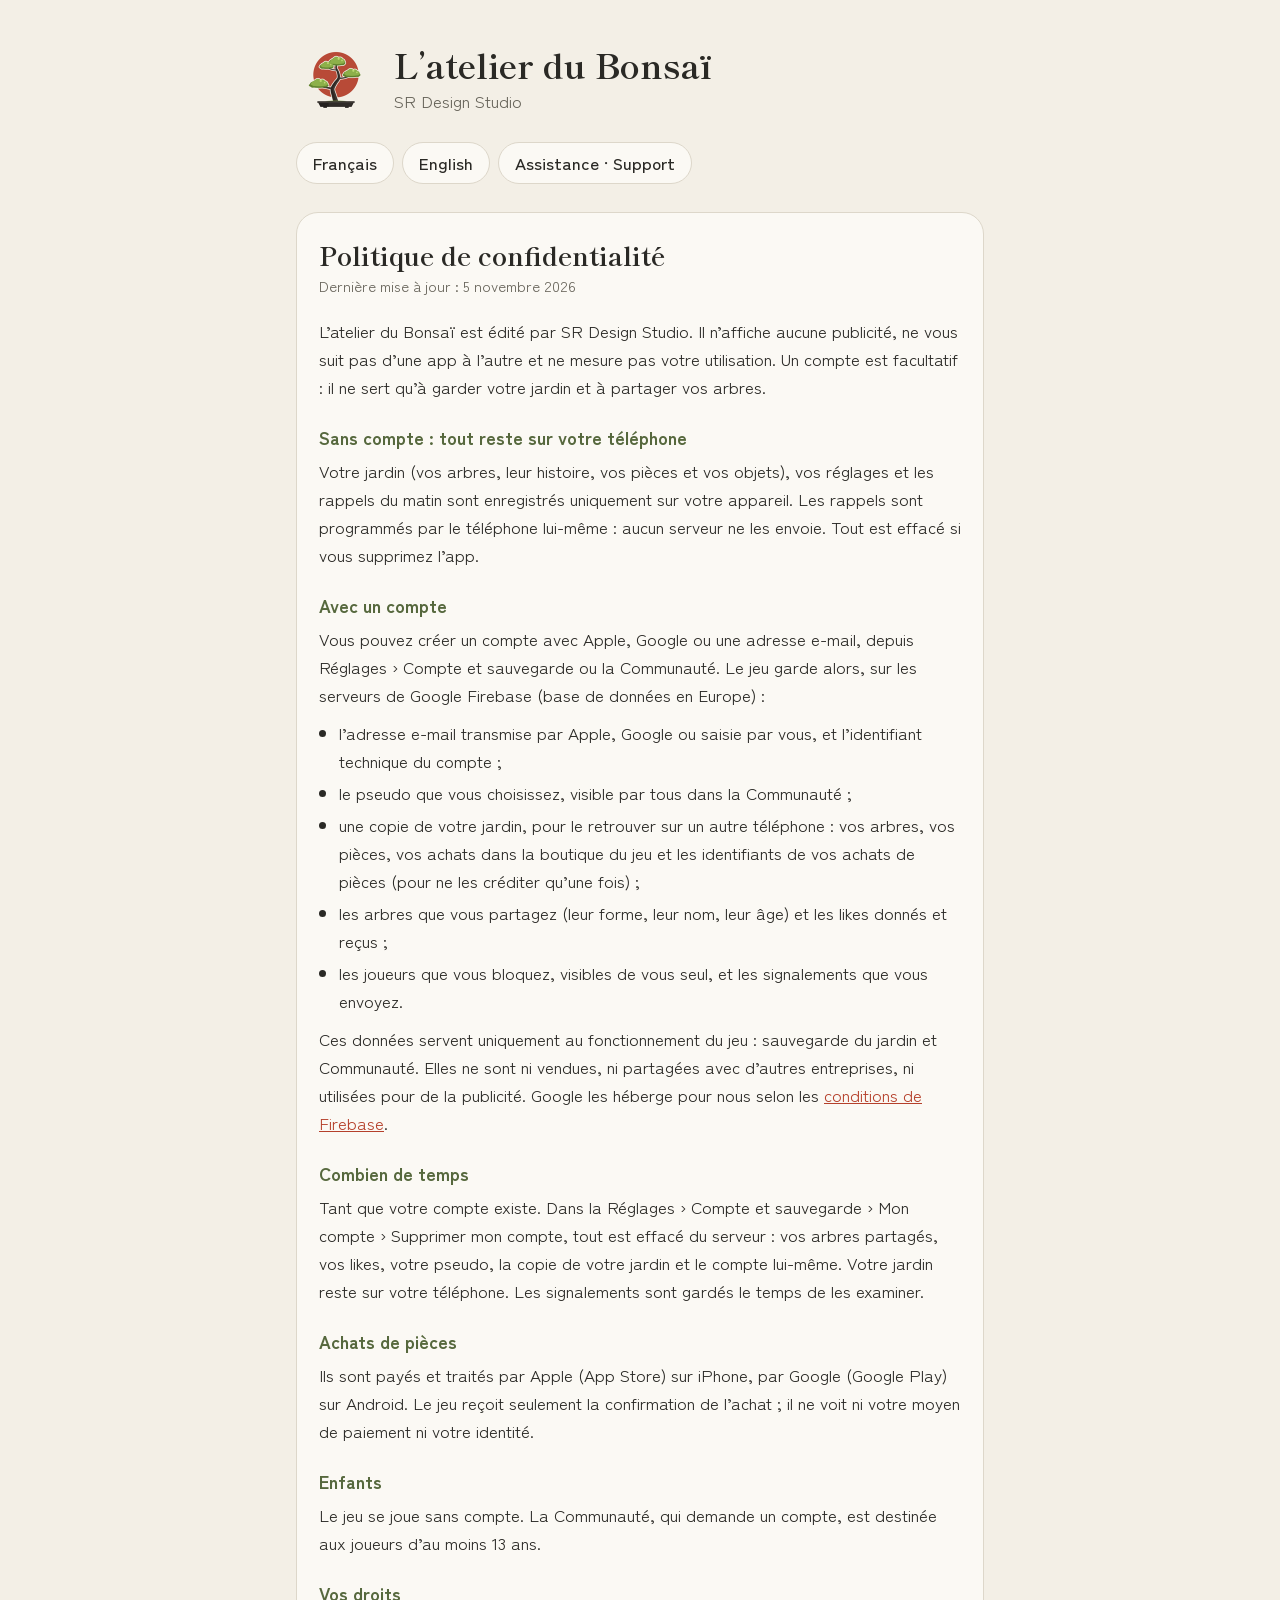
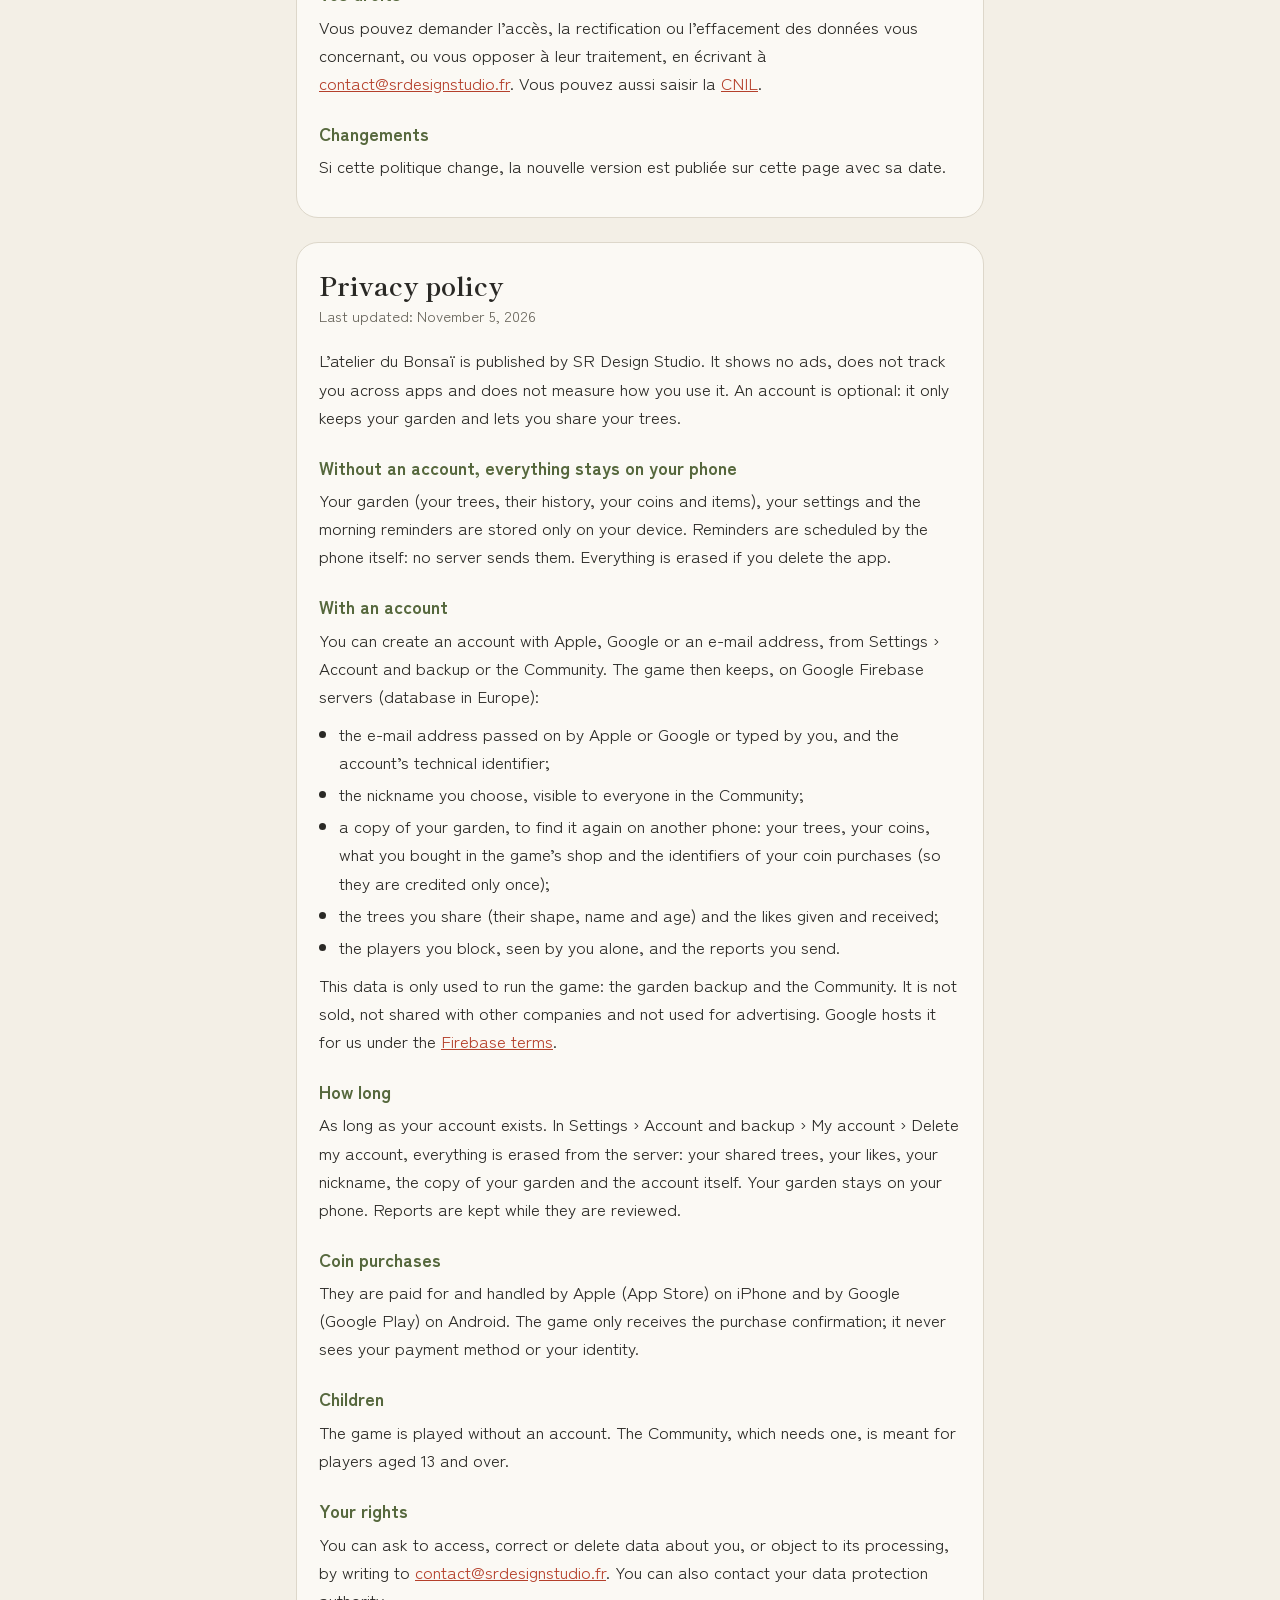
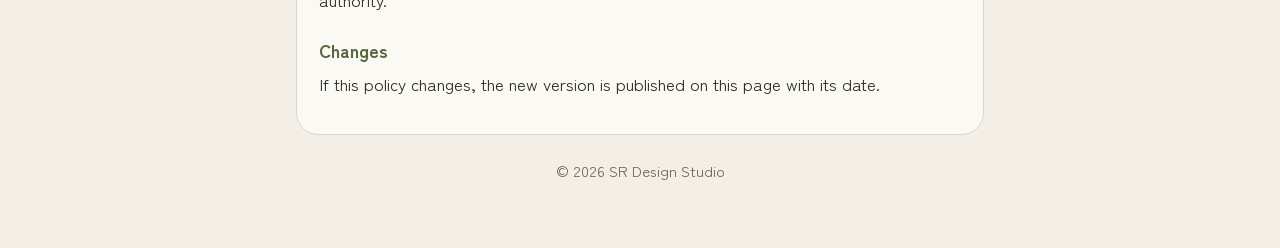
==== index.html @ 5c1d9d21 "Confidentialité et assistance de L’atelier du Bonsaï Co-Authored-By: Claude Opus 5.5 <noreply@anthro" ====
<!doctype html>
<html lang="fr">
<head>
<meta charset="utf-8">
<meta name="viewport" content="width=device-width, initial-scale=1">
<title>L’atelier du Bonsaï · Confidentialité</title>
<meta name="description" content="Politique de confidentialité du jeu L’atelier du Bonsaï, par SR Design Studio. Privacy policy of L’atelier du Bonsaï.">
<link rel="icon" href="icon.png">
<link rel="preconnect" href="https://fonts.googleapis.com">
<link rel="preconnect" href="https://fonts.gstatic.com" crossorigin>
<link href="https://fonts.googleapis.com/css2?family=Shippori+Mincho:wght@700&family=Zen+Kaku+Gothic+New:wght@400;500;700&display=swap" rel="stylesheet">
<link rel="stylesheet" href="style.css">
</head>
<body>
<main>
<header>
  <img src="icon.png" alt="">
  <div>
    <h1>L’atelier du Bonsaï</h1>
    <p class="by">SR Design Studio</p>
  </div>
</header>
<nav><a href="#fr">Français</a><a href="#en">English</a><a href="support/">Assistance · Support</a></nav>

<section id="fr" lang="fr">
<h2>Politique de confidentialité</h2>
<p class="date">Dernière mise à jour : 5 novembre 2026</p>
<p>L’atelier du Bonsaï est édité par SR Design Studio. Il n’affiche aucune publicité, ne vous suit pas d’une app à l’autre et ne mesure pas votre utilisation. Un compte est facultatif : il ne sert qu’à garder votre jardin et à partager vos arbres.</p>

<h3>Sans compte : tout reste sur votre téléphone</h3>
<p>Votre jardin (vos arbres, leur histoire, vos pièces et vos objets), vos réglages et les rappels du matin sont enregistrés uniquement sur votre appareil. Les rappels sont programmés par le téléphone lui-même : aucun serveur ne les envoie. Tout est effacé si vous supprimez l’app.</p>

<h3>Avec un compte</h3>
<p>Vous pouvez créer un compte avec Apple, Google ou une adresse e-mail, depuis Réglages › Compte et sauvegarde ou la Communauté. Le jeu garde alors, sur les serveurs de Google Firebase (base de données en Europe) :</p>
<ul>
  <li>l’adresse e-mail transmise par Apple, Google ou saisie par vous, et l’identifiant technique du compte ;</li>
  <li>le pseudo que vous choisissez, visible par tous dans la Communauté ;</li>
  <li>une copie de votre jardin, pour le retrouver sur un autre téléphone : vos arbres, vos pièces, vos achats dans la boutique du jeu et les identifiants de vos achats de pièces (pour ne les créditer qu’une fois) ;</li>
  <li>les arbres que vous partagez (leur forme, leur nom, leur âge) et les likes donnés et reçus ;</li>
  <li>les joueurs que vous bloquez, visibles de vous seul, et les signalements que vous envoyez.</li>
</ul>
<p>Ces données servent uniquement au fonctionnement du jeu : sauvegarde du jardin et Communauté. Elles ne sont ni vendues, ni partagées avec d’autres entreprises, ni utilisées pour de la publicité. Google les héberge pour nous selon les <a href="https://firebase.google.com/support/privacy">conditions de Firebase</a>.</p>

<h3>Combien de temps</h3>
<p>Tant que votre compte existe. Dans la Réglages › Compte et sauvegarde › Mon compte › Supprimer mon compte, tout est effacé du serveur : vos arbres partagés, vos likes, votre pseudo, la copie de votre jardin et le compte lui-même. Votre jardin reste sur votre téléphone. Les signalements sont gardés le temps de les examiner.</p>

<h3>Achats de pièces</h3>
<p>Ils sont payés et traités par Apple (App Store) sur iPhone, par Google (Google Play) sur Android. Le jeu reçoit seulement la confirmation de l’achat ; il ne voit ni votre moyen de paiement ni votre identité.</p>

<h3>Enfants</h3>
<p>Le jeu se joue sans compte. La Communauté, qui demande un compte, est destinée aux joueurs d’au moins 13 ans.</p>

<h3>Vos droits</h3>
<p>Vous pouvez demander l’accès, la rectification ou l’effacement des données vous concernant, ou vous opposer à leur traitement, en écrivant à <a href="mailto:contact@srdesignstudio.fr">contact@srdesignstudio.fr</a>. Vous pouvez aussi saisir la <a href="https://www.cnil.fr">CNIL</a>.</p>

<h3>Changements</h3>
<p>Si cette politique change, la nouvelle version est publiée sur cette page avec sa date.</p>
</section>

<section id="en" lang="en">
<h2>Privacy policy</h2>
<p class="date">Last updated: November 5, 2026</p>
<p>L’atelier du Bonsaï is published by SR Design Studio. It shows no ads, does not track you across apps and does not measure how you use it. An account is optional: it only keeps your garden and lets you share your trees.</p>

<h3>Without an account, everything stays on your phone</h3>
<p>Your garden (your trees, their history, your coins and items), your settings and the morning reminders are stored only on your device. Reminders are scheduled by the phone itself: no server sends them. Everything is erased if you delete the app.</p>

<h3>With an account</h3>
<p>You can create an account with Apple, Google or an e-mail address, from Settings › Account and backup or the Community. The game then keeps, on Google Firebase servers (database in Europe):</p>
<ul>
  <li>the e-mail address passed on by Apple or Google or typed by you, and the account’s technical identifier;</li>
  <li>the nickname you choose, visible to everyone in the Community;</li>
  <li>a copy of your garden, to find it again on another phone: your trees, your coins, what you bought in the game’s shop and the identifiers of your coin purchases (so they are credited only once);</li>
  <li>the trees you share (their shape, name and age) and the likes given and received;</li>
  <li>the players you block, seen by you alone, and the reports you send.</li>
</ul>
<p>This data is only used to run the game: the garden backup and the Community. It is not sold, not shared with other companies and not used for advertising. Google hosts it for us under the <a href="https://firebase.google.com/support/privacy">Firebase terms</a>.</p>

<h3>How long</h3>
<p>As long as your account exists. In Settings › Account and backup › My account › Delete my account, everything is erased from the server: your shared trees, your likes, your nickname, the copy of your garden and the account itself. Your garden stays on your phone. Reports are kept while they are reviewed.</p>

<h3>Coin purchases</h3>
<p>They are paid for and handled by Apple (App Store) on iPhone and by Google (Google Play) on Android. The game only receives the purchase confirmation; it never sees your payment method or your identity.</p>

<h3>Children</h3>
<p>The game is played without an account. The Community, which needs one, is meant for players aged 13 and over.</p>

<h3>Your rights</h3>
<p>You can ask to access, correct or delete data about you, or object to its processing, by writing to <a href="mailto:contact@srdesignstudio.fr">contact@srdesignstudio.fr</a>. You can also contact your data protection authority.</p>

<h3>Changes</h3>
<p>If this policy changes, the new version is published on this page with its date.</p>
</section>

<footer>© 2026 SR Design Studio</footer>
</main>
</body>
</html>
---- style.css ----
:root {
  --bg: #F3EFE6;
  --card: #FBF9F4;
  --ink: #2A2925;
  --muted: #67645A;
  --line: #DDD7CA;
  --moss: #56683D;
  --seal: #B5402B;
  color-scheme: light dark;
}
@media (prefers-color-scheme: dark) {
  :root {
    --bg: #1F1E1B;
    --card: #2A2925;
    --ink: #F3EFE6;
    --muted: #B3AEA3;
    --line: #3D3B36;
    --moss: #9DBB6A;
    --seal: #E07A62;
  }
}
* { box-sizing: border-box; }
body {
  margin: 0;
  background: var(--bg);
  color: var(--ink);
  font: 17px/1.65 'Zen Kaku Gothic New', -apple-system, system-ui, sans-serif;
}
main { max-width: 720px; margin: 0 auto; padding: 40px 16px 64px; }
header { display: flex; gap: 18px; align-items: center; margin-bottom: 22px; }
header img { width: 80px; height: 80px; border-radius: 18px; flex: none; }
h1 { font: 700 34px/1.15 'Shippori Mincho', Georgia, serif; margin: 0; }
.by { color: var(--muted); margin: 2px 0 0; }
nav { display: flex; flex-wrap: wrap; gap: 8px; margin-bottom: 28px; }
nav a {
  color: var(--ink); text-decoration: none; font-weight: 500;
  border: 1.5px solid var(--line); border-radius: 999px; padding: 6px 16px; background: var(--card);
}
section { background: var(--card); border: 1px solid var(--line); border-radius: 22px; padding: 26px 22px; margin-bottom: 24px; }
h2 { font: 700 26px/1.2 'Shippori Mincho', Georgia, serif; margin: 0 0 4px; }
.date { color: var(--muted); margin: 0 0 18px; font-size: 15px; }
h3 { font-size: 18px; font-weight: 700; margin: 22px 0 4px; color: var(--moss); }
p, ul { margin: 0 0 10px; }
ul { padding-left: 20px; }
li { margin-bottom: 4px; }
a { color: var(--seal); }
footer { color: var(--muted); font-size: 15px; text-align: center; }
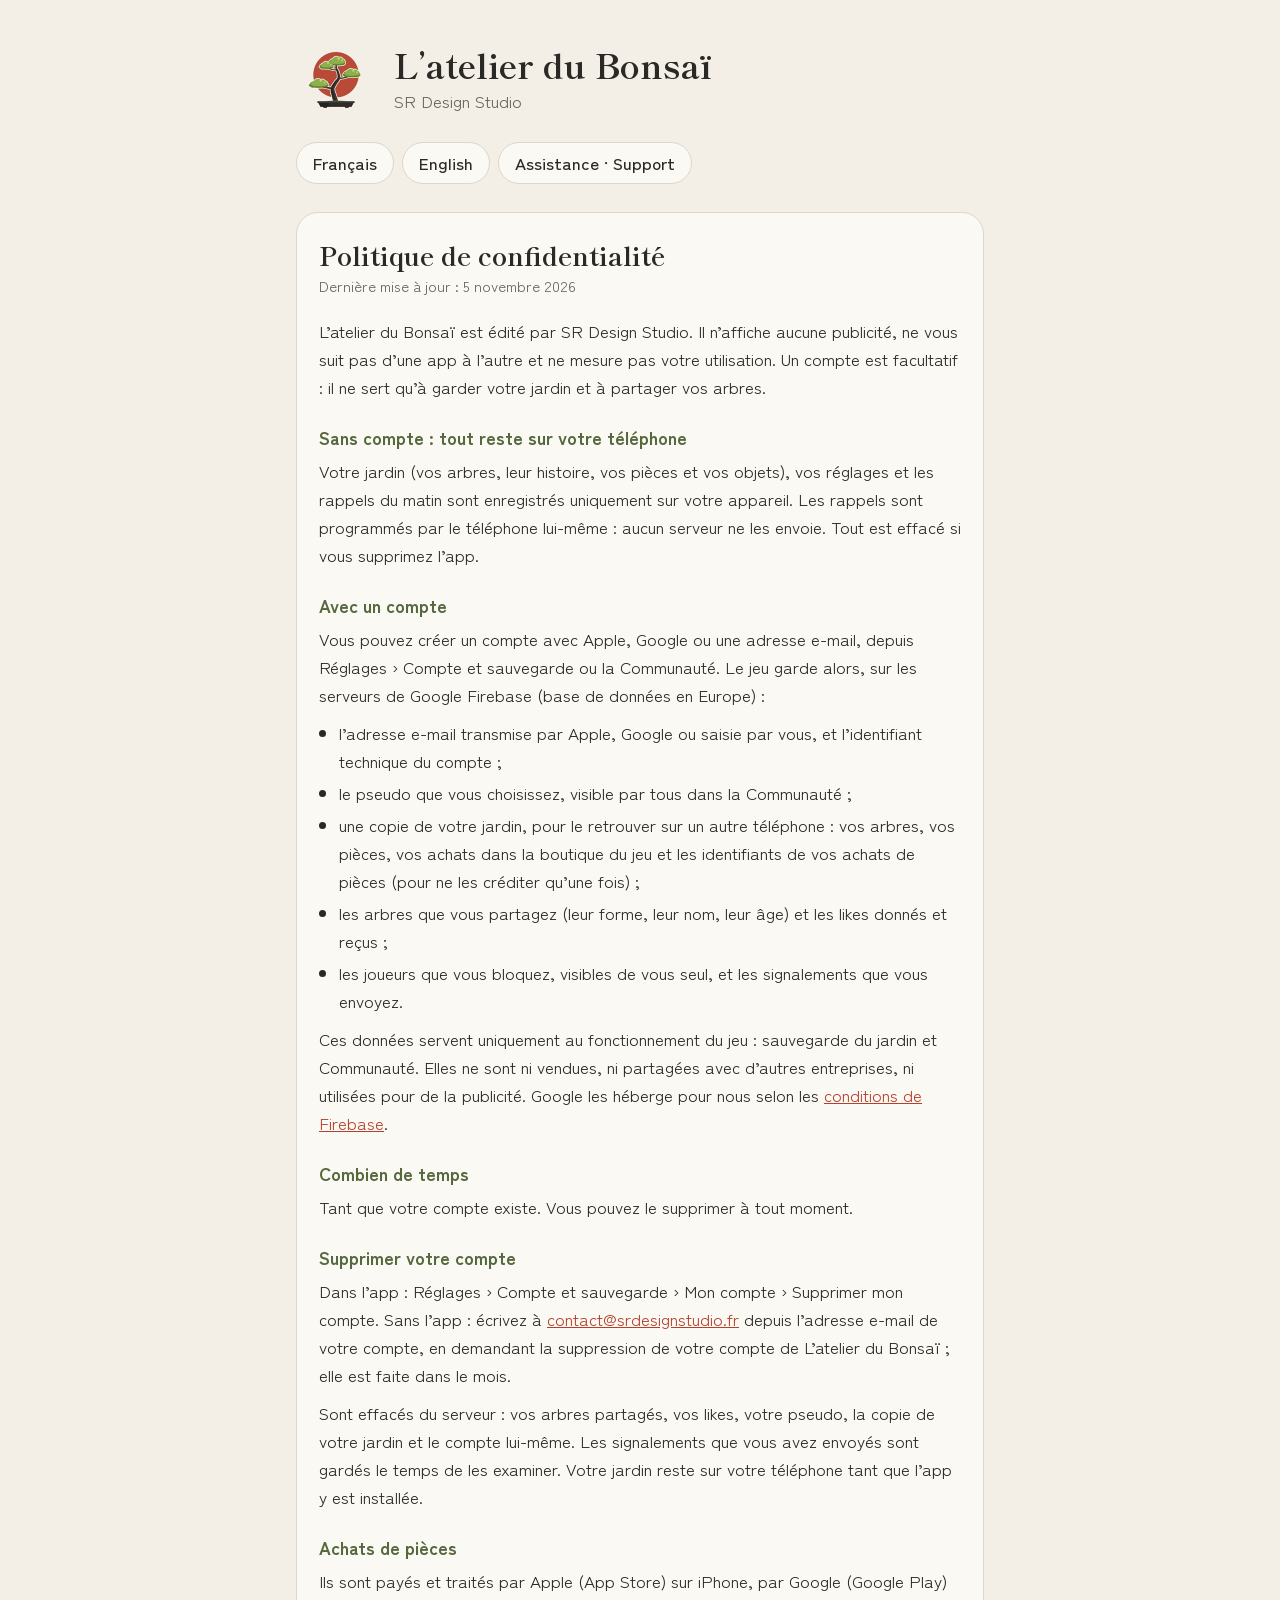
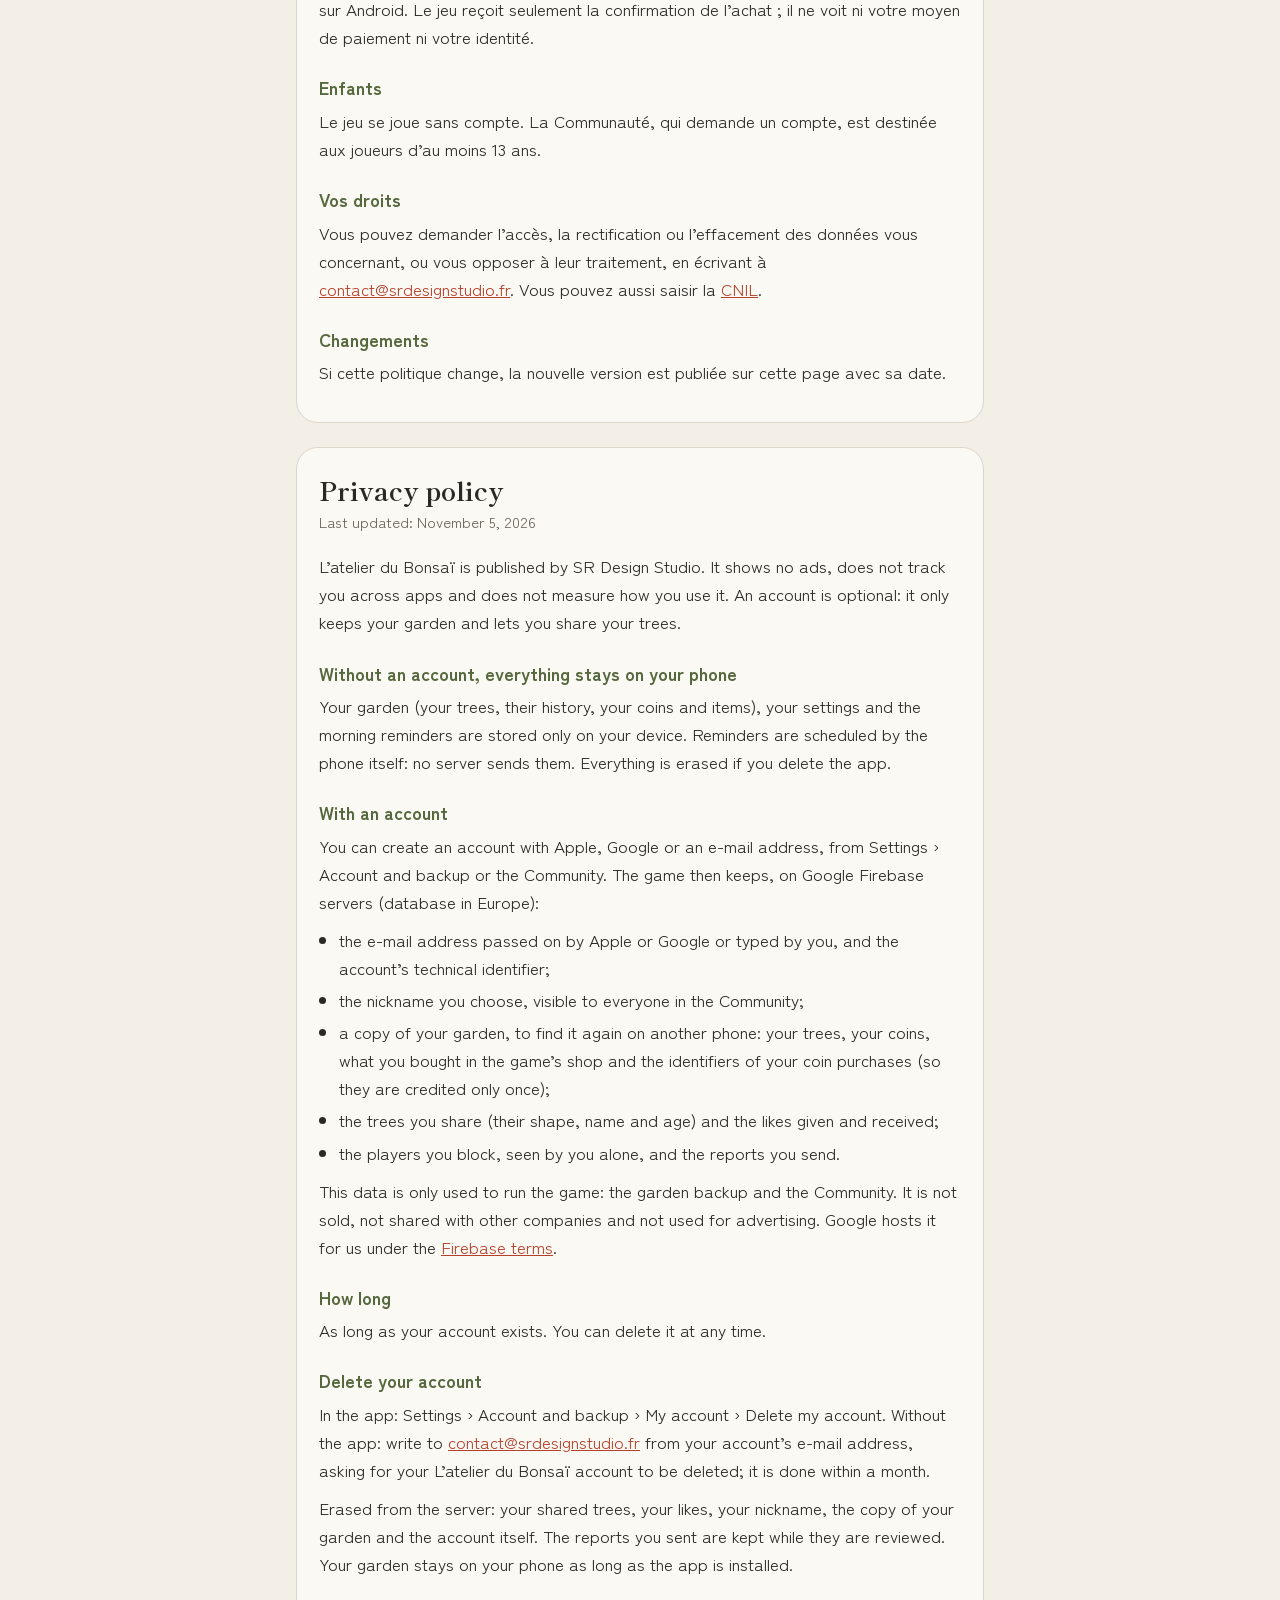
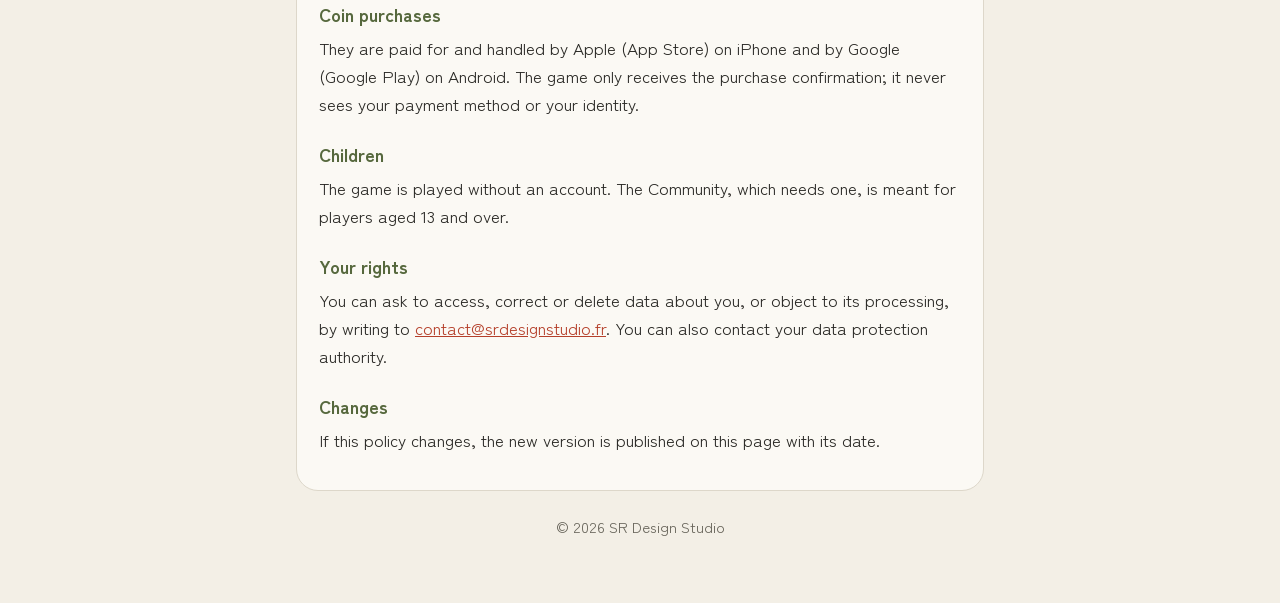
==== commit a223939d: "Supprimer son compte : dans l’app ou par e-mail Co-Authored-By: Claude Opus 5.5 <noreply@anthropic.c" ====
--- a/index.html
+++ b/index.html
@@ -42,7 +42,11 @@
 <p>Ces données servent uniquement au fonctionnement du jeu : sauvegarde du jardin et Communauté. Elles ne sont ni vendues, ni partagées avec d’autres entreprises, ni utilisées pour de la publicité. Google les héberge pour nous selon les <a href="https://firebase.google.com/support/privacy">conditions de Firebase</a>.</p>
 
 <h3>Combien de temps</h3>
-<p>Tant que votre compte existe. Dans la Réglages › Compte et sauvegarde › Mon compte › Supprimer mon compte, tout est effacé du serveur : vos arbres partagés, vos likes, votre pseudo, la copie de votre jardin et le compte lui-même. Votre jardin reste sur votre téléphone. Les signalements sont gardés le temps de les examiner.</p>
+<p>Tant que votre compte existe. Vous pouvez le supprimer à tout moment.</p>
+
+<h3 id="supprimer">Supprimer votre compte</h3>
+<p>Dans l’app : Réglages › Compte et sauvegarde › Mon compte › Supprimer mon compte. Sans l’app : écrivez à <a href="mailto:contact@srdesignstudio.fr?subject=Supprimer%20mon%20compte%20L%E2%80%99atelier%20du%20Bonsa%C3%AF">contact@srdesignstudio.fr</a> depuis l’adresse e-mail de votre compte, en demandant la suppression de votre compte de L’atelier du Bonsaï ; elle est faite dans le mois.</p>
+<p>Sont effacés du serveur : vos arbres partagés, vos likes, votre pseudo, la copie de votre jardin et le compte lui-même. Les signalements que vous avez envoyés sont gardés le temps de les examiner. Votre jardin reste sur votre téléphone tant que l’app y est installée.</p>
 
 <h3>Achats de pièces</h3>
 <p>Ils sont payés et traités par Apple (App Store) sur iPhone, par Google (Google Play) sur Android. Le jeu reçoit seulement la confirmation de l’achat ; il ne voit ni votre moyen de paiement ni votre identité.</p>
@@ -77,7 +81,11 @@
 <p>This data is only used to run the game: the garden backup and the Community. It is not sold, not shared with other companies and not used for advertising. Google hosts it for us under the <a href="https://firebase.google.com/support/privacy">Firebase terms</a>.</p>
 
 <h3>How long</h3>
-<p>As long as your account exists. In Settings › Account and backup › My account › Delete my account, everything is erased from the server: your shared trees, your likes, your nickname, the copy of your garden and the account itself. Your garden stays on your phone. Reports are kept while they are reviewed.</p>
+<p>As long as your account exists. You can delete it at any time.</p>
+
+<h3 id="delete-account">Delete your account</h3>
+<p>In the app: Settings › Account and backup › My account › Delete my account. Without the app: write to <a href="mailto:contact@srdesignstudio.fr?subject=Delete%20my%20L%E2%80%99atelier%20du%20Bonsa%C3%AF%20account">contact@srdesignstudio.fr</a> from your account’s e-mail address, asking for your L’atelier du Bonsaï account to be deleted; it is done within a month.</p>
+<p>Erased from the server: your shared trees, your likes, your nickname, the copy of your garden and the account itself. The reports you sent are kept while they are reviewed. Your garden stays on your phone as long as the app is installed.</p>
 
 <h3>Coin purchases</h3>
 <p>They are paid for and handled by Apple (App Store) on iPhone and by Google (Google Play) on Android. The game only receives the purchase confirmation; it never sees your payment method or your identity.</p>
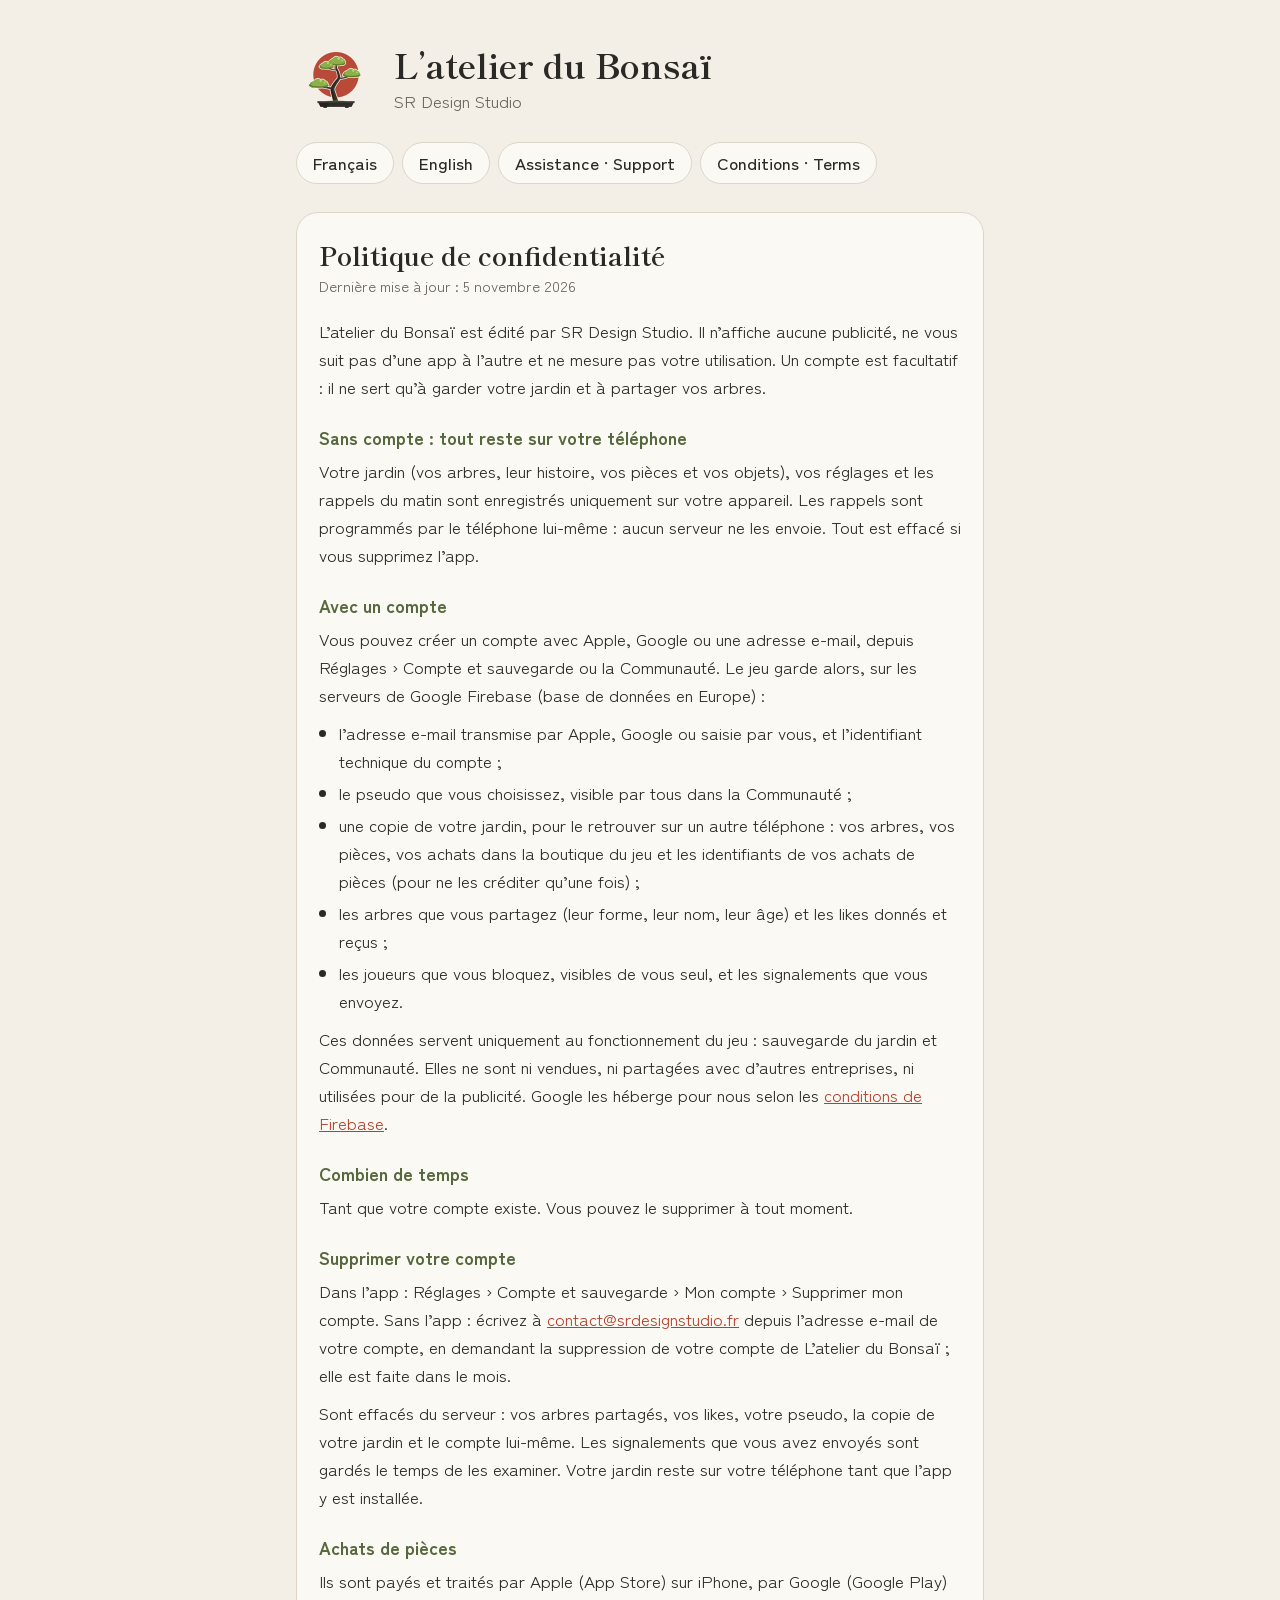
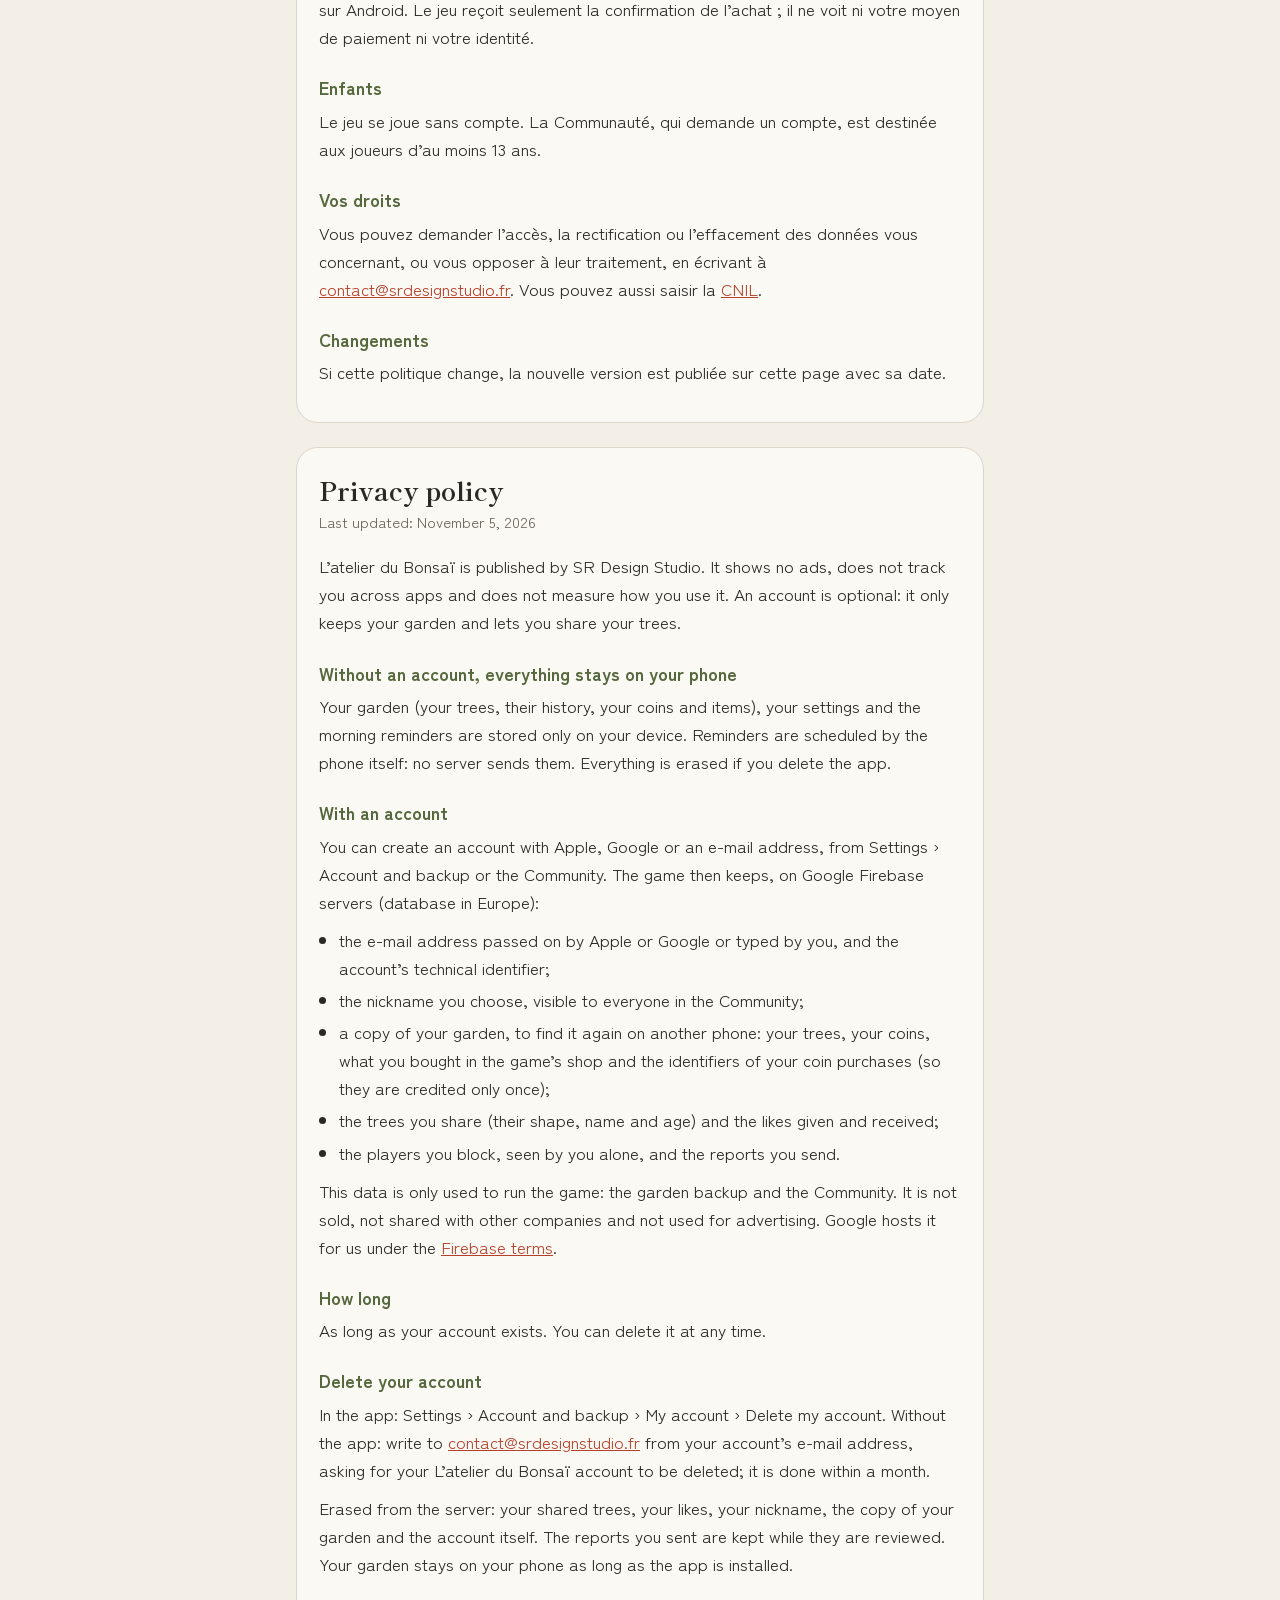
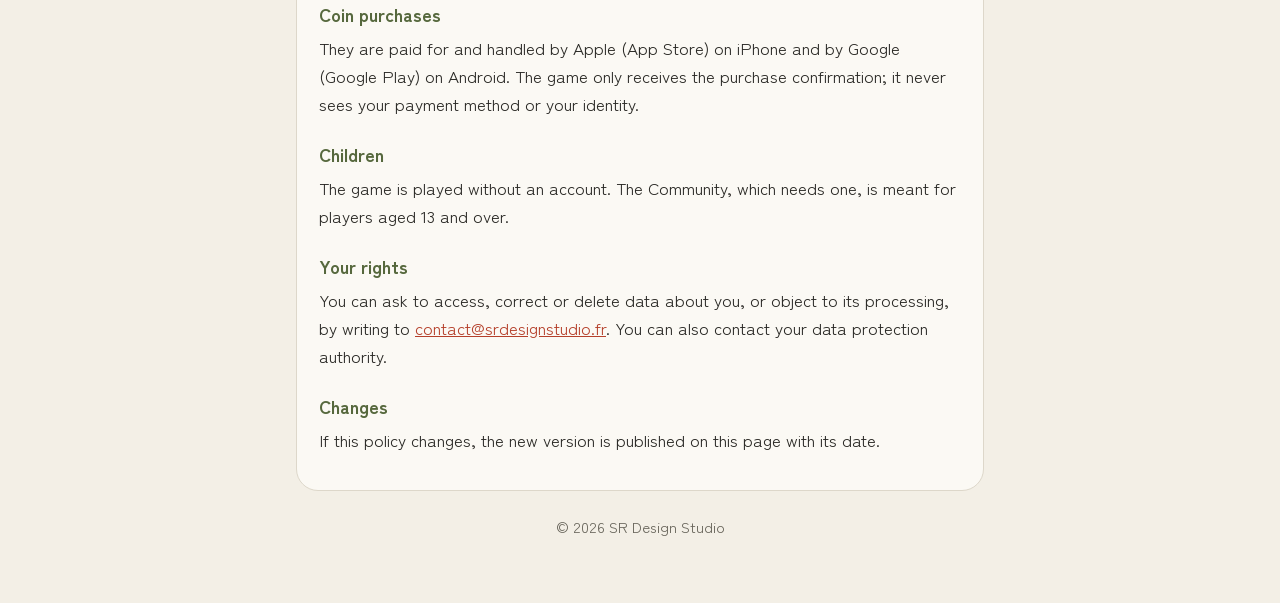
==== commit e662c8e5: "Conditions d’utilisation, liées depuis la confidentialité et l’assistance Co-Authored-By: Claude Opu" ====
--- a/index.html
+++ b/index.html
@@ -20,7 +20,7 @@
     <p class="by">SR Design Studio</p>
   </div>
 </header>
-<nav><a href="#fr">Français</a><a href="#en">English</a><a href="support/">Assistance · Support</a></nav>
+<nav><a href="#fr">Français</a><a href="#en">English</a><a href="support/">Assistance · Support</a><a href="conditions/">Conditions · Terms</a></nav>
 
 <section id="fr" lang="fr">
 <h2>Politique de confidentialité</h2>
